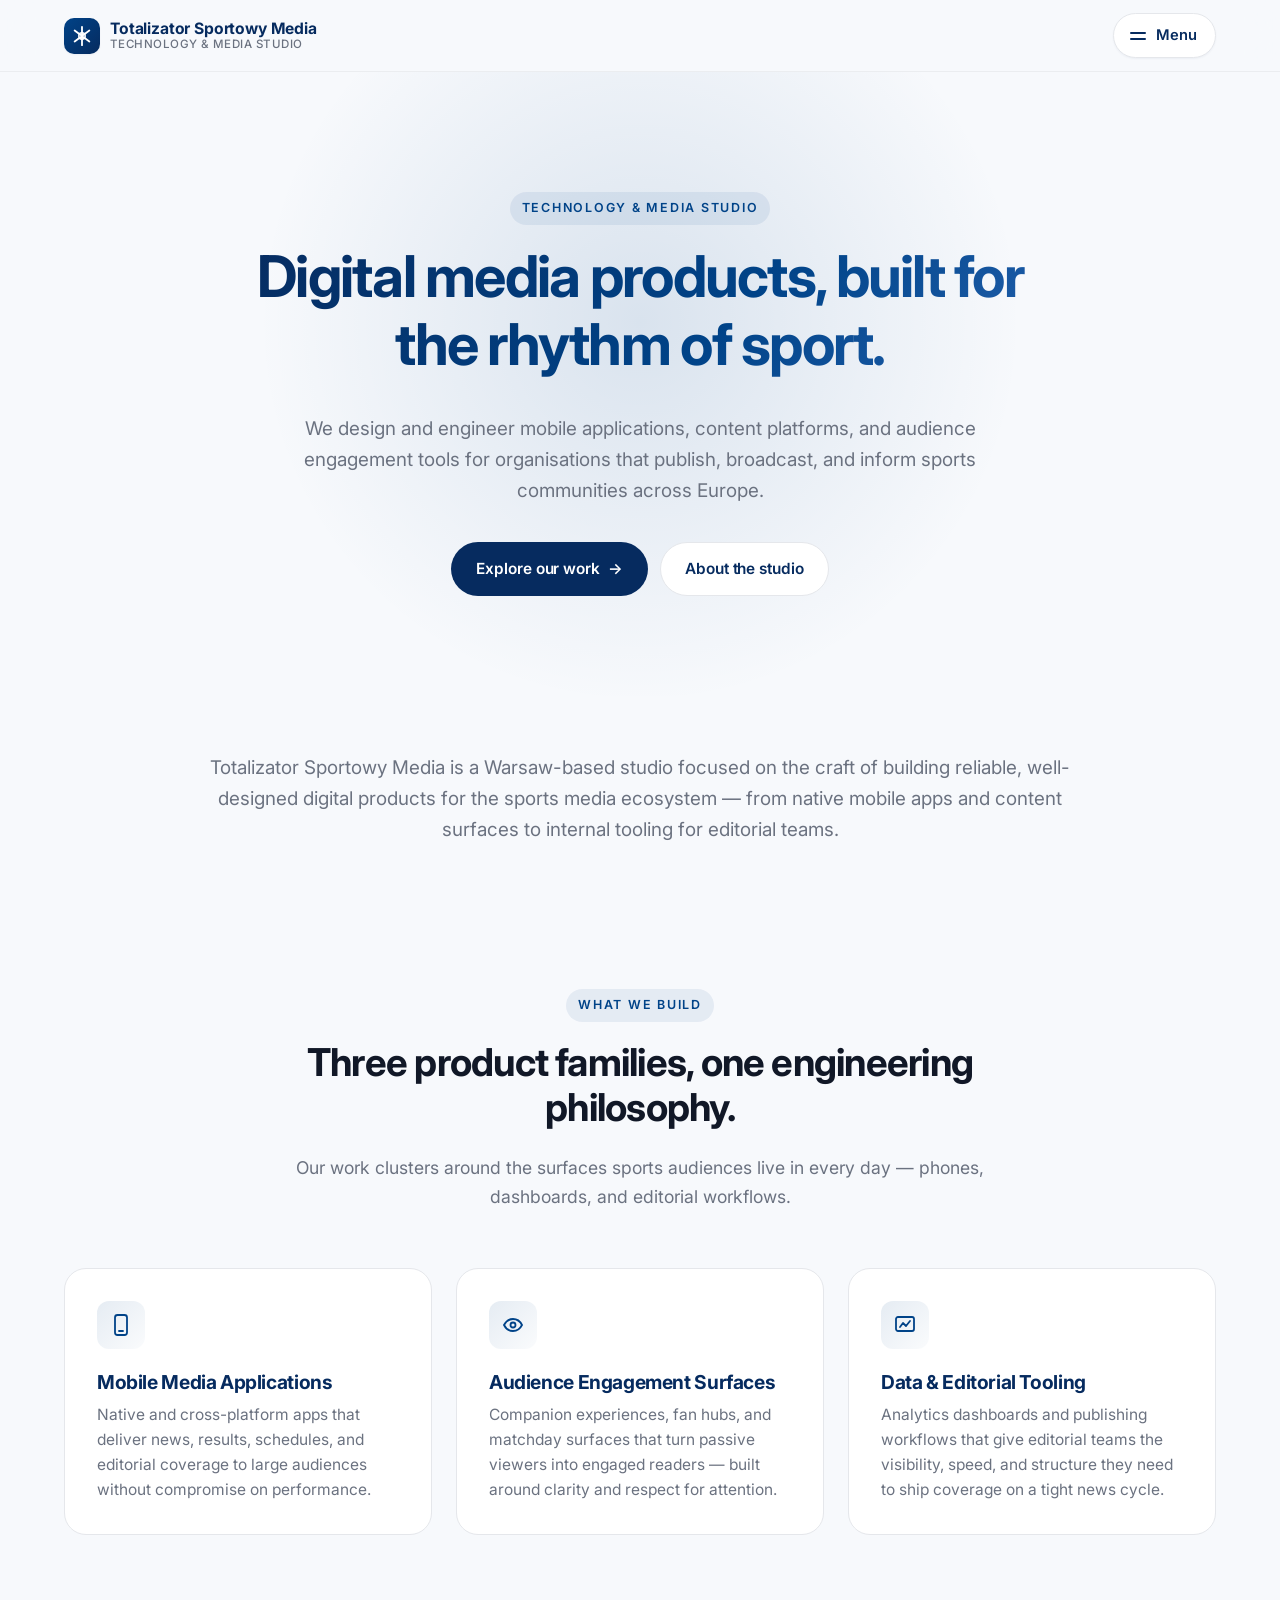
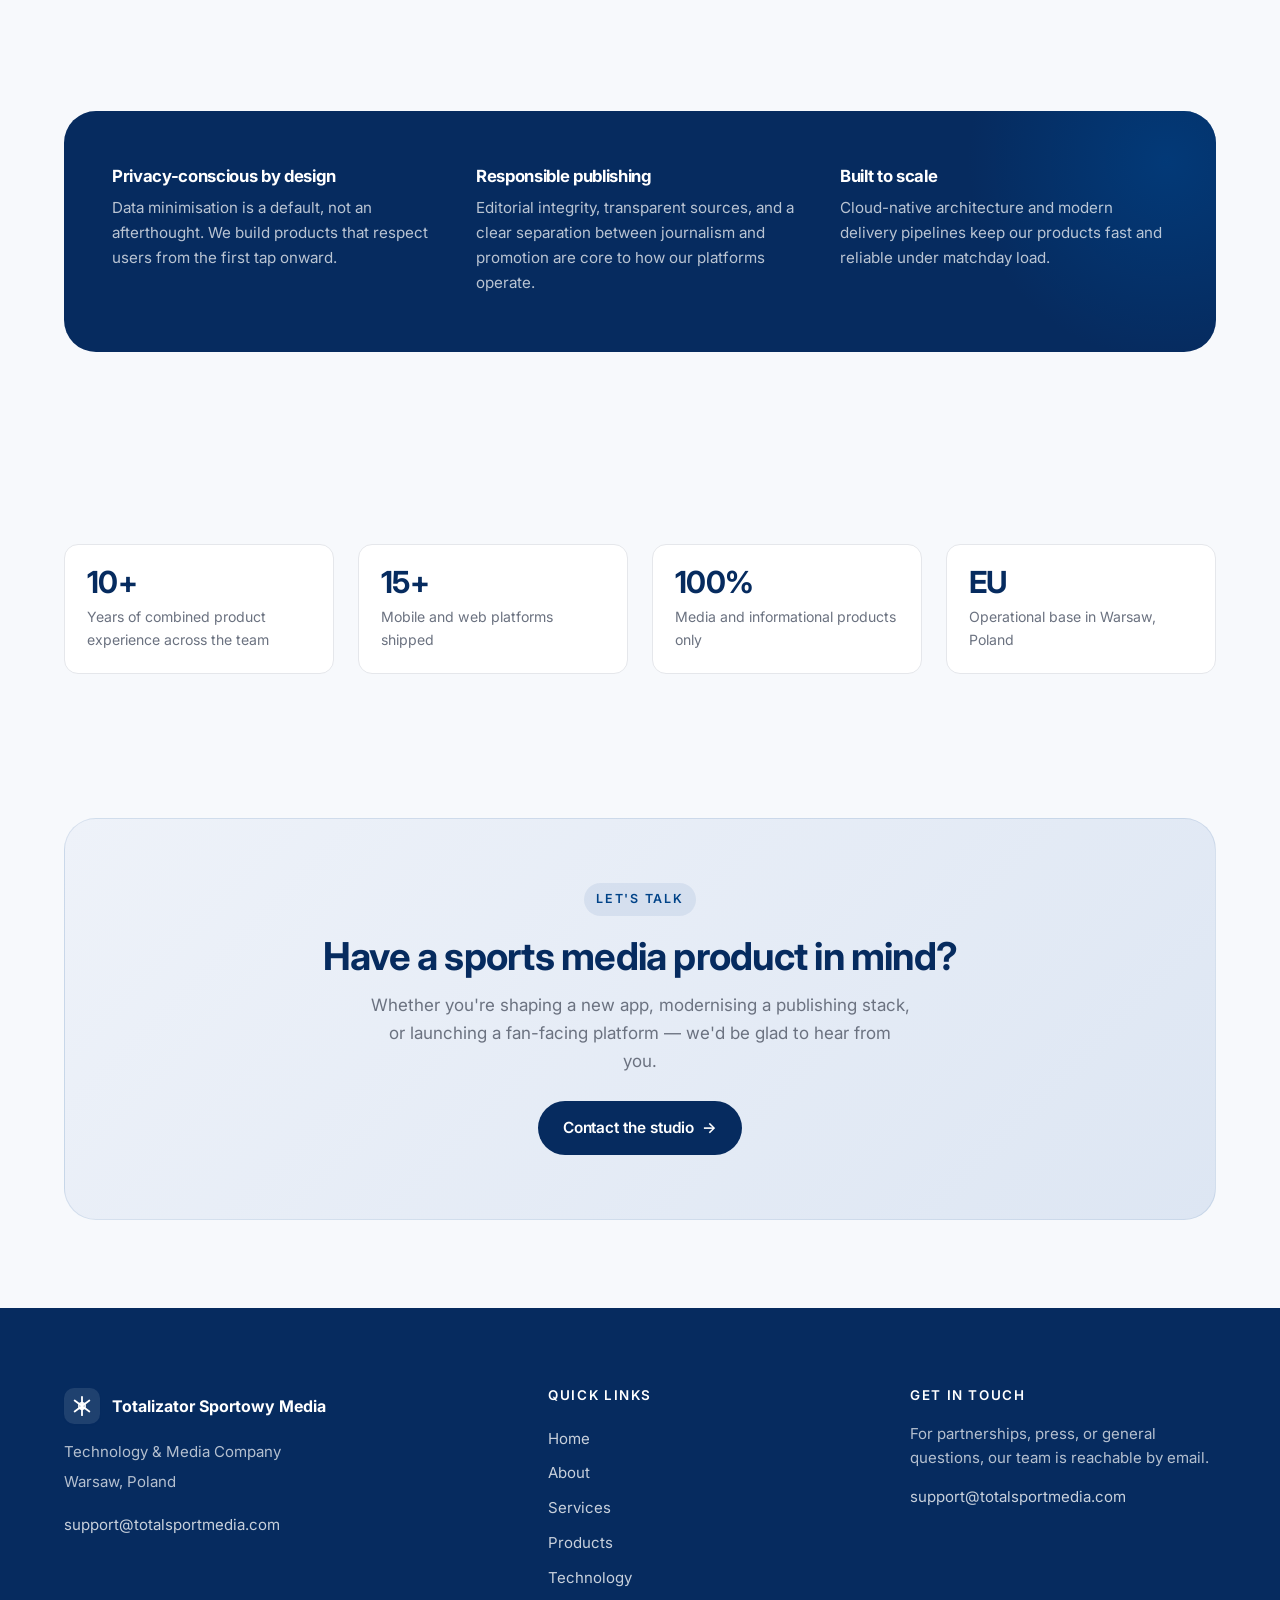
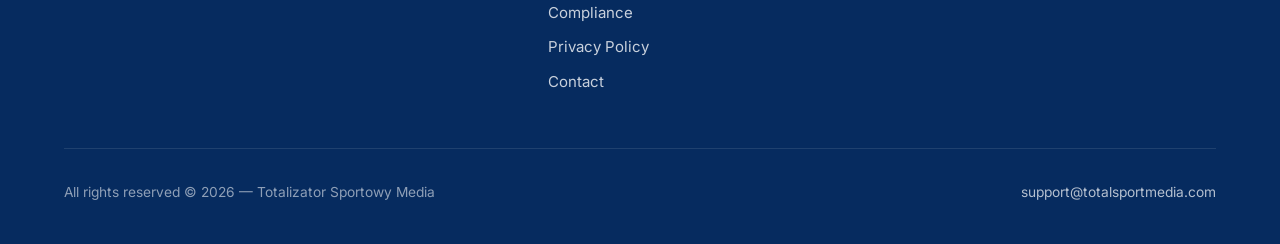
==== index.html @ 038b9970 "Add files via upload" ====
<!DOCTYPE html>
<html lang="en">
<head>
<meta charset="UTF-8">
<meta name="viewport" content="width=device-width, initial-scale=1.0">
<title>Totalizator Sportowy Media — Technology &amp; Media Studio</title>
<meta name="description" content="Totalizator Sportowy Media is a Warsaw-based technology and media studio crafting mobile applications, content platforms, and audience engagement tools for the sports industry.">
<link rel="preconnect" href="https://fonts.googleapis.com">
<link rel="preconnect" href="https://fonts.gstatic.com" crossorigin>
<link href="https://fonts.googleapis.com/css2?family=Inter:wght@400;500;600;700;800&display=swap" rel="stylesheet">
<link rel="stylesheet" href="/assets/css/style.css">
<link rel="icon" type="image/svg+xml" href="data:image/svg+xml;utf8,<svg xmlns='http://www.w3.org/2000/svg' viewBox='0 0 24 24'><rect width='24' height='24' rx='6' fill='%23062B5F'/><path d='M12 4 L12 20 M5 7 L19 17 M5 17 L19 7' stroke='white' stroke-width='1.8' stroke-linecap='round'/><circle cx='12' cy='12' r='3' stroke='white' stroke-width='1.4' fill='none'/></svg>">
</head>
<body>

<header class="site-header">
  <div class="container header-inner">
    <a href="/" class="brand" aria-label="Totalizator Sportowy Media — Home">
      <span class="brand-mark" aria-hidden="true">
        <svg viewBox="0 0 24 24" fill="none" xmlns="http://www.w3.org/2000/svg">
          <path d="M12 2 L12 22 M4 6 L20 18 M4 18 L20 6" stroke="#fff" stroke-width="2" stroke-linecap="round"/>
          <circle cx="12" cy="12" r="3.5" stroke="#fff" stroke-width="1.6" fill="none"/>
        </svg>
      </span>
      <span class="brand-text">
        <strong>Totalizator Sportowy Media</strong>
        <span>Technology &amp; Media Studio</span>
      </span>
    </a>
    <button class="menu-toggle" type="button" data-menu-toggle aria-expanded="false" aria-controls="main-menu">
      <span class="bars" aria-hidden="true"></span>
      <span>Menu</span>
    </button>
  </div>
</header>

<div class="menu-panel" id="main-menu" data-menu-panel aria-hidden="true" role="dialog" aria-modal="true" aria-label="Site navigation">
  <div class="menu-backdrop" data-menu-backdrop></div>
  <div class="menu-dialog">
    <div class="menu-header">
      <span>Navigation</span>
      <button class="menu-close" type="button" data-menu-close aria-label="Close menu">
        <svg width="16" height="16" viewBox="0 0 16 16" fill="none" xmlns="http://www.w3.org/2000/svg">
          <path d="M3 3 L13 13 M13 3 L3 13" stroke="currentColor" stroke-width="2" stroke-linecap="round"/>
        </svg>
      </button>
    </div>
    <nav class="menu-nav" aria-label="Main">
      <a href="/">Home</a>
      <a href="/company/">Company</a>
      <a href="/solutions/">Solutions</a>
      <a href="/platforms/">Platforms</a>
      <a href="/engineering/">Engineering</a>
      <a href="/standards/">Standards</a>
      <a href="/privacy/">Privacy Policy</a>
      <a href="/contact/">Contact</a>
    </nav>
    <div class="menu-footer">
      <strong>Totalizator Sportowy Media</strong>
      Warsaw, Poland<br>
      <a href="mailto:support@totalsportmedia.com">support@totalsportmedia.com</a>
    </div>
  </div>
</div>

<main>

  <!-- HERO -->
  <section class="hero">
    <div class="container hero-inner">
      <span class="eyebrow">Technology &amp; Media Studio</span>
      <h1>Digital media products, built for the rhythm of sport.</h1>
      <p class="lead">We design and engineer mobile applications, content platforms, and audience engagement tools for organisations that publish, broadcast, and inform sports communities across Europe.</p>
      <div class="cta-row">
        <a href="/solutions/" class="btn btn-primary">Explore our work <span class="arrow" aria-hidden="true">→</span></a>
        <a href="/company/" class="btn btn-secondary">About the studio</a>
      </div>
    </div>
  </section>

  <!-- POSITIONING -->
  <section class="tight">
    <div class="container-narrow" style="text-align:center;">
      <p class="lead" style="margin:0;">
        Totalizator Sportowy Media is a Warsaw-based studio focused on the craft of building reliable, well-designed digital products for the sports media ecosystem &mdash; from native mobile apps and content surfaces to internal tooling for editorial teams.
      </p>
    </div>
  </section>

  <!-- CAPABILITY CARDS -->
  <section>
    <div class="container">
      <div class="section-head">
        <span class="eyebrow">What we build</span>
        <h2>Three product families, one engineering philosophy.</h2>
        <p>Our work clusters around the surfaces sports audiences live in every day &mdash; phones, dashboards, and editorial workflows.</p>
      </div>

      <div class="grid grid-3">
        <article class="card">
          <div class="icon-tile" aria-hidden="true">
            <svg viewBox="0 0 24 24" fill="none" xmlns="http://www.w3.org/2000/svg">
              <rect x="6" y="2" width="12" height="20" rx="2.5" stroke="currentColor" stroke-width="1.8"/>
              <line x1="10" y1="18" x2="14" y2="18" stroke="currentColor" stroke-width="1.8" stroke-linecap="round"/>
            </svg>
          </div>
          <h3>Mobile Media Applications</h3>
          <p>Native and cross-platform apps that deliver news, results, schedules, and editorial coverage to large audiences without compromise on performance.</p>
        </article>

        <article class="card">
          <div class="icon-tile" aria-hidden="true">
            <svg viewBox="0 0 24 24" fill="none" xmlns="http://www.w3.org/2000/svg">
              <path d="M3 12 C5 8, 9 6, 12 6 S19 8, 21 12 C19 16, 15 18, 12 18 S5 16, 3 12 Z" stroke="currentColor" stroke-width="1.8"/>
              <circle cx="12" cy="12" r="2.5" stroke="currentColor" stroke-width="1.8"/>
            </svg>
          </div>
          <h3>Audience Engagement Surfaces</h3>
          <p>Companion experiences, fan hubs, and matchday surfaces that turn passive viewers into engaged readers &mdash; built around clarity and respect for attention.</p>
        </article>

        <article class="card">
          <div class="icon-tile" aria-hidden="true">
            <svg viewBox="0 0 24 24" fill="none" xmlns="http://www.w3.org/2000/svg">
              <rect x="3" y="4" width="18" height="14" rx="2" stroke="currentColor" stroke-width="1.8"/>
              <path d="M7 14 L10 10 L13 13 L17 8" stroke="currentColor" stroke-width="1.8" stroke-linecap="round" stroke-linejoin="round"/>
            </svg>
          </div>
          <h3>Data &amp; Editorial Tooling</h3>
          <p>Analytics dashboards and publishing workflows that give editorial teams the visibility, speed, and structure they need to ship coverage on a tight news cycle.</p>
        </article>
      </div>
    </div>
  </section>

  <!-- REASSURANCE ROW -->
  <section>
    <div class="container">
      <div class="reassurance">
        <div class="reassurance-grid">
          <div>
            <h3>Privacy-conscious by design</h3>
            <p>Data minimisation is a default, not an afterthought. We build products that respect users from the first tap onward.</p>
          </div>
          <div>
            <h3>Responsible publishing</h3>
            <p>Editorial integrity, transparent sources, and a clear separation between journalism and promotion are core to how our platforms operate.</p>
          </div>
          <div>
            <h3>Built to scale</h3>
            <p>Cloud-native architecture and modern delivery pipelines keep our products fast and reliable under matchday load.</p>
          </div>
        </div>
      </div>
    </div>
  </section>

  <!-- STATS -->
  <section class="tight">
    <div class="container">
      <div class="stats">
        <div class="stat"><div class="num">10+</div><div class="label">Years of combined product experience across the team</div></div>
        <div class="stat"><div class="num">15+</div><div class="label">Mobile and web platforms shipped</div></div>
        <div class="stat"><div class="num">100%</div><div class="label">Media and informational products only</div></div>
        <div class="stat"><div class="num">EU</div><div class="label">Operational base in Warsaw, Poland</div></div>
      </div>
    </div>
  </section>

  <!-- FINAL CTA -->
  <section>
    <div class="container">
      <div class="cta-block">
        <span class="eyebrow">Let's talk</span>
        <h2>Have a sports media product in mind?</h2>
        <p>Whether you're shaping a new app, modernising a publishing stack, or launching a fan-facing platform &mdash; we'd be glad to hear from you.</p>
        <a href="/contact/" class="btn btn-primary">Contact the studio <span class="arrow" aria-hidden="true">→</span></a>
      </div>
    </div>
  </section>

</main>

<footer class="site-footer">
  <div class="container">
    <div class="footer-grid">
      <div class="footer-col">
        <div class="footer-brand">
          <span class="brand-mark" aria-hidden="true">
            <svg viewBox="0 0 24 24" fill="none" xmlns="http://www.w3.org/2000/svg">
              <path d="M12 2 L12 22 M4 6 L20 18 M4 18 L20 6" stroke="#fff" stroke-width="2" stroke-linecap="round"/>
              <circle cx="12" cy="12" r="3.5" stroke="#fff" stroke-width="1.6" fill="none"/>
            </svg>
          </span>
          <span>Totalizator Sportowy Media</span>
        </div>
        <p>Technology &amp; Media Company</p>
        <p>Warsaw, Poland</p>
        <p style="margin-top:14px;"><a href="mailto:support@totalsportmedia.com">support@totalsportmedia.com</a></p>
      </div>
      <div class="footer-col">
        <h4>Quick Links</h4>
        <a href="/">Home</a>
        <a href="/company/">About</a>
        <a href="/solutions/">Services</a>
        <a href="/platforms/">Products</a>
        <a href="/engineering/">Technology</a>
        <a href="/standards/">Compliance</a>
        <a href="/privacy/">Privacy Policy</a>
        <a href="/contact/">Contact</a>
      </div>
      <div class="footer-col">
        <h4>Get in touch</h4>
        <p>For partnerships, press, or general questions, our team is reachable by email.</p>
        <p style="margin-top:10px;"><a href="mailto:support@totalsportmedia.com">support@totalsportmedia.com</a></p>
      </div>
    </div>
    <div class="footer-bottom">
      <span>All rights reserved &copy; 2026 &mdash; Totalizator Sportowy Media</span>
      <a href="mailto:support@totalsportmedia.com">support@totalsportmedia.com</a>
    </div>
  </div>
</footer>

<script src="/assets/js/script.js"></script>
</body>
</html>
---- assets/css/style.css ----
/* =========================================================
   Totalizator Sportowy Media — Global Stylesheet
   ========================================================= */

:root {
  --color-primary: #004388;
  --color-deep-navy: #062B5F;
  --color-lavender: #BBC2DC;
  --color-bg: #F7F9FC;
  --color-surface: #FFFFFF;
  --color-text: #111827;
  --color-text-muted: #6B7280;
  --color-border: #E5E7EB;
  --color-accent: #FF7A1A;

  --shadow-sm: 0 1px 2px rgba(6, 43, 95, 0.05);
  --shadow-md: 0 4px 16px rgba(6, 43, 95, 0.08);
  --shadow-lg: 0 20px 50px rgba(6, 43, 95, 0.12);

  --radius-sm: 8px;
  --radius-md: 14px;
  --radius-lg: 22px;
  --radius-xl: 32px;

  --container: 1200px;
  --container-narrow: 920px;

  --font-sans: "Inter", -apple-system, BlinkMacSystemFont, "Segoe UI", Roboto, "Helvetica Neue", Arial, sans-serif;

  --transition: 200ms cubic-bezier(0.4, 0, 0.2, 1);

  --header-height: 72px;
}

* { box-sizing: border-box; }

html { scroll-behavior: smooth; -webkit-text-size-adjust: 100%; }

body {
  margin: 0;
  font-family: var(--font-sans);
  font-size: 17px;
  line-height: 1.65;
  color: var(--color-text);
  background: var(--color-bg);
  -webkit-font-smoothing: antialiased;
  -moz-osx-font-smoothing: grayscale;
}

img, svg { max-width: 100%; display: block; }

a {
  color: var(--color-primary);
  text-decoration: none;
  transition: color var(--transition);
}
a:hover { color: var(--color-deep-navy); }

h1, h2, h3, h4 {
  color: var(--color-text);
  font-weight: 700;
  letter-spacing: -0.02em;
  line-height: 1.18;
  margin: 0 0 0.6em;
}
h1 { font-size: clamp(2.2rem, 4.5vw, 3.6rem); letter-spacing: -0.03em; }
h2 { font-size: clamp(1.7rem, 3vw, 2.4rem); }
h3 { font-size: 1.25rem; }
p  { margin: 0 0 1em; color: var(--color-text); }

.muted { color: var(--color-text-muted); }

.container {
  width: 100%;
  max-width: var(--container);
  margin: 0 auto;
  padding: 0 24px;
}
.container-narrow {
  width: 100%;
  max-width: var(--container-narrow);
  margin: 0 auto;
  padding: 0 24px;
}

/* =========================================================
   HEADER
   ========================================================= */

.site-header {
  position: fixed;
  top: 0; left: 0; right: 0;
  height: var(--header-height);
  z-index: 100;
  background: rgba(247, 249, 252, 0.82);
  backdrop-filter: saturate(180%) blur(16px);
  -webkit-backdrop-filter: saturate(180%) blur(16px);
  border-bottom: 1px solid rgba(229, 231, 235, 0.7);
}
.header-inner {
  height: 100%;
  display: flex;
  align-items: center;
  justify-content: space-between;
}

.brand {
  display: flex;
  align-items: center;
  gap: 10px;
  color: var(--color-deep-navy);
  font-weight: 700;
  letter-spacing: -0.01em;
  font-size: 1.02rem;
}
.brand:hover { color: var(--color-deep-navy); }

.brand-mark {
  width: 36px; height: 36px;
  flex: 0 0 36px;
  display: grid; place-items: center;
  border-radius: 10px;
  background: linear-gradient(135deg, var(--color-primary), var(--color-deep-navy));
  box-shadow: var(--shadow-sm);
}
.brand-mark svg { width: 22px; height: 22px; }

.brand-text {
  display: flex; flex-direction: column;
  line-height: 1.05;
}
.brand-text strong { font-weight: 700; font-size: 0.98rem; }
.brand-text span { font-size: 0.72rem; color: var(--color-text-muted); font-weight: 500; letter-spacing: 0.04em; text-transform: uppercase; }

.menu-toggle {
  appearance: none;
  border: 1px solid var(--color-border);
  background: var(--color-surface);
  padding: 9px 18px 9px 16px;
  border-radius: 999px;
  font: inherit;
  font-size: 0.92rem;
  font-weight: 600;
  color: var(--color-deep-navy);
  cursor: pointer;
  display: inline-flex;
  align-items: center;
  gap: 10px;
  transition: all var(--transition);
  box-shadow: var(--shadow-sm);
}
.menu-toggle:hover { border-color: var(--color-primary); color: var(--color-primary); }
.menu-toggle .bars {
  width: 16px; height: 12px;
  position: relative;
}
.menu-toggle .bars::before,
.menu-toggle .bars::after {
  content: "";
  position: absolute; left: 0; right: 0;
  height: 2px; background: currentColor; border-radius: 2px;
}
.menu-toggle .bars::before { top: 2px; }
.menu-toggle .bars::after  { bottom: 2px; }

/* =========================================================
   FULL-SCREEN MENU PANEL
   ========================================================= */

.menu-panel {
  position: fixed;
  inset: 0;
  z-index: 200;
  visibility: hidden;
  opacity: 0;
  pointer-events: none;
  transition: opacity 300ms ease, visibility 300ms ease;
}
.menu-panel.is-open {
  visibility: visible;
  opacity: 1;
  pointer-events: auto;
}

.menu-backdrop {
  position: absolute; inset: 0;
  background: rgba(6, 43, 95, 0.55);
  backdrop-filter: blur(8px);
  -webkit-backdrop-filter: blur(8px);
}

.menu-dialog {
  position: absolute;
  top: 0; right: 0; bottom: 0;
  width: min(520px, 100%);
  background: var(--color-surface);
  padding: 28px 36px 40px;
  display: flex; flex-direction: column;
  transform: translateX(40px);
  transition: transform 320ms cubic-bezier(0.32, 0.72, 0, 1);
  box-shadow: -30px 0 60px rgba(6, 43, 95, 0.18);
  overflow-y: auto;
}
.menu-panel.is-open .menu-dialog { transform: translateX(0); }

.menu-header {
  display: flex; align-items: center; justify-content: space-between;
  padding-bottom: 22px;
  border-bottom: 1px solid var(--color-border);
}
.menu-header span {
  font-size: 0.78rem;
  font-weight: 600;
  letter-spacing: 0.12em;
  text-transform: uppercase;
  color: var(--color-text-muted);
}
.menu-close {
  appearance: none;
  background: var(--color-bg);
  border: 1px solid var(--color-border);
  width: 38px; height: 38px;
  border-radius: 50%;
  display: grid; place-items: center;
  cursor: pointer;
  color: var(--color-deep-navy);
  transition: all var(--transition);
}
.menu-close:hover { background: var(--color-deep-navy); color: #fff; border-color: var(--color-deep-navy); }

.menu-nav {
  margin: 26px 0;
  display: flex; flex-direction: column;
}
.menu-nav a {
  display: block;
  padding: 14px 0;
  font-size: 1.45rem;
  font-weight: 600;
  letter-spacing: -0.01em;
  color: var(--color-deep-navy);
  border-bottom: 1px solid var(--color-border);
  transition: color var(--transition), padding-left var(--transition);
}
.menu-nav a:hover { color: var(--color-primary); padding-left: 8px; }
.menu-nav a.is-active { color: var(--color-primary); }

.menu-footer {
  margin-top: auto;
  padding-top: 22px;
  border-top: 1px solid var(--color-border);
  color: var(--color-text-muted);
  font-size: 0.9rem;
}
.menu-footer strong { display: block; color: var(--color-deep-navy); margin-bottom: 4px; }

body.menu-open { overflow: hidden; }

/* =========================================================
   PAGE LAYOUT
   ========================================================= */

main { padding-top: var(--header-height); }

section { padding: 88px 0; }
section.tight { padding: 56px 0; }

.eyebrow {
  display: inline-block;
  font-size: 0.78rem;
  font-weight: 600;
  letter-spacing: 0.14em;
  text-transform: uppercase;
  color: var(--color-primary);
  margin-bottom: 18px;
  padding: 6px 12px;
  background: rgba(0, 67, 136, 0.08);
  border-radius: 999px;
}

.section-head { max-width: 720px; margin: 0 auto 56px; text-align: center; }
.section-head p { font-size: 1.1rem; color: var(--color-text-muted); }

.lead {
  font-size: 1.18rem;
  color: var(--color-text-muted);
  line-height: 1.65;
}

/* =========================================================
   HERO
   ========================================================= */

.hero {
  position: relative;
  padding: 120px 0 100px;
  overflow: hidden;
}
.hero::before {
  content: "";
  position: absolute;
  top: -200px; left: 50%;
  width: 900px; height: 900px;
  transform: translateX(-50%);
  background: radial-gradient(circle at center, rgba(0, 67, 136, 0.12), transparent 60%);
  z-index: -1;
}
.hero-inner { max-width: 880px; margin: 0 auto; text-align: center; }
.hero h1 {
  background: linear-gradient(135deg, var(--color-deep-navy) 0%, var(--color-primary) 60%, #2563B0 100%);
  -webkit-background-clip: text; background-clip: text;
  -webkit-text-fill-color: transparent;
  color: var(--color-deep-navy);
}
.hero .lead { max-width: 680px; margin: 0 auto 36px; }

.cta-row {
  display: flex; flex-wrap: wrap; gap: 12px; justify-content: center;
  margin-top: 30px;
}

.btn {
  appearance: none;
  display: inline-flex;
  align-items: center; gap: 8px;
  padding: 13px 24px;
  border-radius: 999px;
  font: inherit;
  font-size: 0.96rem;
  font-weight: 600;
  letter-spacing: -0.005em;
  cursor: pointer;
  transition: all var(--transition);
  border: 1px solid transparent;
}
.btn-primary {
  background: var(--color-deep-navy);
  color: #fff;
}
.btn-primary:hover {
  background: var(--color-primary);
  color: #fff;
  transform: translateY(-1px);
  box-shadow: var(--shadow-md);
}
.btn-secondary {
  background: var(--color-surface);
  color: var(--color-deep-navy);
  border-color: var(--color-border);
}
.btn-secondary:hover {
  border-color: var(--color-primary);
  color: var(--color-primary);
}
.btn .arrow { transition: transform var(--transition); }
.btn:hover .arrow { transform: translateX(3px); }

/* =========================================================
   CARDS / GRIDS
   ========================================================= */

.grid {
  display: grid;
  gap: 24px;
}
.grid-3 { grid-template-columns: repeat(3, 1fr); }
.grid-2 { grid-template-columns: repeat(2, 1fr); }
.grid-4 { grid-template-columns: repeat(4, 1fr); }

.card {
  background: var(--color-surface);
  border: 1px solid var(--color-border);
  border-radius: var(--radius-lg);
  padding: 32px;
  transition: transform var(--transition), box-shadow var(--transition), border-color var(--transition);
}
.card:hover {
  transform: translateY(-4px);
  box-shadow: var(--shadow-md);
  border-color: rgba(0, 67, 136, 0.25);
}
.card h3 {
  font-size: 1.2rem;
  margin-bottom: 10px;
  color: var(--color-deep-navy);
}
.card p { color: var(--color-text-muted); margin: 0; font-size: 0.97rem; line-height: 1.6; }

.icon-tile {
  width: 48px; height: 48px;
  border-radius: 12px;
  display: grid; place-items: center;
  margin-bottom: 22px;
  background: linear-gradient(135deg, rgba(0, 67, 136, 0.1), rgba(0, 67, 136, 0.02));
  color: var(--color-primary);
}
.icon-tile svg { width: 24px; height: 24px; }

/* Reassurance row */
.reassurance {
  background: var(--color-deep-navy);
  color: #fff;
  border-radius: var(--radius-xl);
  padding: 56px 48px;
  margin: 0 auto;
  position: relative;
  overflow: hidden;
}
.reassurance::before {
  content: "";
  position: absolute;
  top: -150px; right: -150px;
  width: 400px; height: 400px;
  border-radius: 50%;
  background: radial-gradient(circle, rgba(0, 67, 136, 0.6), transparent 70%);
}
.reassurance-grid {
  position: relative;
  display: grid;
  grid-template-columns: repeat(3, 1fr);
  gap: 36px;
}
.reassurance h3 { color: #fff; margin-bottom: 8px; font-size: 1.05rem; }
.reassurance p { color: rgba(255, 255, 255, 0.72); font-size: 0.95rem; margin: 0; }

/* =========================================================
   CALL TO ACTION BLOCK
   ========================================================= */

.cta-block {
  text-align: center;
  background: linear-gradient(135deg, #EEF2F9 0%, #DDE6F3 100%);
  border: 1px solid rgba(0, 67, 136, 0.1);
  border-radius: var(--radius-xl);
  padding: 64px 32px;
}
.cta-block h2 { color: var(--color-deep-navy); margin-bottom: 12px; }
.cta-block p { color: var(--color-text-muted); max-width: 540px; margin: 0 auto 26px; }

/* =========================================================
   LISTS / FEATURES
   ========================================================= */

.feature-list {
  list-style: none;
  padding: 0; margin: 0;
  display: grid;
  gap: 14px;
}
.feature-list li {
  display: flex;
  align-items: flex-start;
  gap: 12px;
  font-size: 1rem;
  color: var(--color-text);
}
.feature-list li::before {
  content: "";
  flex: 0 0 20px;
  width: 20px; height: 20px;
  border-radius: 50%;
  background: rgba(0, 67, 136, 0.12) url("data:image/svg+xml;utf8,<svg xmlns='http://www.w3.org/2000/svg' viewBox='0 0 20 20' fill='none' stroke='%23004388' stroke-width='2.5' stroke-linecap='round' stroke-linejoin='round'><polyline points='5 10 9 14 15 7'/></svg>") center / 14px no-repeat;
  margin-top: 3px;
}

/* Two-column content */
.split {
  display: grid;
  grid-template-columns: 1fr 1fr;
  gap: 64px;
  align-items: center;
}
.split-text h2 { margin-bottom: 16px; }
.split-text p { color: var(--color-text-muted); font-size: 1.05rem; }

.callout {
  border-left: 3px solid var(--color-primary);
  background: rgba(0, 67, 136, 0.04);
  padding: 18px 22px;
  border-radius: 0 var(--radius-md) var(--radius-md) 0;
  margin: 24px 0;
}
.callout p { margin: 0; color: var(--color-deep-navy); font-size: 0.96rem; }
.callout strong { color: var(--color-deep-navy); }

/* =========================================================
   PAGE INTRO
   ========================================================= */

.page-intro {
  padding: 110px 0 60px;
  text-align: center;
}
.page-intro .container-narrow { max-width: 780px; }

/* =========================================================
   STATS
   ========================================================= */

.stats {
  display: grid;
  grid-template-columns: repeat(4, 1fr);
  gap: 24px;
  margin: 48px 0 0;
}
.stat {
  background: var(--color-surface);
  border: 1px solid var(--color-border);
  border-radius: var(--radius-md);
  padding: 22px;
  text-align: left;
}
.stat .num {
  font-size: 1.9rem;
  font-weight: 700;
  color: var(--color-deep-navy);
  letter-spacing: -0.02em;
  line-height: 1;
  margin-bottom: 8px;
}
.stat .label { font-size: 0.88rem; color: var(--color-text-muted); }

/* =========================================================
   TIMELINE / STEPS
   ========================================================= */

.steps {
  display: grid;
  gap: 18px;
  counter-reset: step;
}
.step {
  display: grid;
  grid-template-columns: 56px 1fr;
  gap: 22px;
  align-items: flex-start;
  padding: 24px;
  background: var(--color-surface);
  border: 1px solid var(--color-border);
  border-radius: var(--radius-md);
}
.step::before {
  counter-increment: step;
  content: counter(step, decimal-leading-zero);
  font-size: 1.1rem;
  font-weight: 700;
  color: var(--color-primary);
  background: rgba(0, 67, 136, 0.08);
  width: 56px; height: 56px;
  border-radius: 12px;
  display: grid; place-items: center;
}
.step h3 { margin-bottom: 4px; font-size: 1.08rem; color: var(--color-deep-navy); }
.step p { margin: 0; color: var(--color-text-muted); font-size: 0.96rem; }

/* =========================================================
   FAQ ACCORDION
   ========================================================= */

.faq-list {
  display: grid;
  gap: 12px;
}
.faq-item {
  background: var(--color-surface);
  border: 1px solid var(--color-border);
  border-radius: var(--radius-md);
  overflow: hidden;
}
.faq-question {
  width: 100%;
  background: transparent;
  border: 0;
  font: inherit;
  font-size: 1.04rem;
  font-weight: 600;
  color: var(--color-deep-navy);
  padding: 22px 26px;
  text-align: left;
  cursor: pointer;
  display: flex; align-items: center; justify-content: space-between;
  gap: 16px;
}
.faq-question .chev {
  flex: 0 0 24px;
  width: 24px; height: 24px;
  transition: transform var(--transition);
  color: var(--color-text-muted);
}
.faq-item.is-open .faq-question .chev { transform: rotate(180deg); color: var(--color-primary); }

.faq-answer {
  max-height: 0; overflow: hidden;
  transition: max-height 280ms ease;
}
.faq-item.is-open .faq-answer { max-height: 300px; }
.faq-answer-inner {
  padding: 0 26px 22px;
  color: var(--color-text-muted);
  font-size: 0.98rem;
  line-height: 1.65;
}

/* =========================================================
   CONTACT
   ========================================================= */

.contact-grid {
  display: grid;
  grid-template-columns: 1fr 1fr;
  gap: 56px;
  align-items: start;
}
.contact-info-card {
  background: var(--color-surface);
  border: 1px solid var(--color-border);
  border-radius: var(--radius-lg);
  padding: 32px;
}
.contact-info-card dl { margin: 0; display: grid; gap: 22px; }
.contact-info-card dt {
  font-size: 0.78rem;
  font-weight: 600;
  letter-spacing: 0.12em;
  text-transform: uppercase;
  color: var(--color-text-muted);
  margin-bottom: 4px;
}
.contact-info-card dd {
  margin: 0;
  font-size: 1rem;
  color: var(--color-text);
}
.contact-info-card a { font-weight: 600; }

.form-wrap {
  background: var(--color-surface);
  border: 1px solid var(--color-border);
  border-radius: var(--radius-lg);
  padding: 32px;
}
.form-wrap h3 { color: var(--color-deep-navy); }

.field { margin-bottom: 16px; }
.field label {
  display: block;
  font-size: 0.88rem;
  font-weight: 600;
  color: var(--color-deep-navy);
  margin-bottom: 6px;
}
.field input, .field textarea {
  width: 100%;
  font: inherit;
  font-size: 0.98rem;
  padding: 12px 14px;
  border: 1px solid var(--color-border);
  border-radius: var(--radius-sm);
  background: var(--color-bg);
  color: var(--color-text);
  transition: border-color var(--transition), background var(--transition);
}
.field textarea { resize: vertical; min-height: 120px; }
.field input:focus, .field textarea:focus {
  outline: none;
  border-color: var(--color-primary);
  background: #fff;
}
.form-note {
  background: rgba(0, 67, 136, 0.06);
  border: 1px solid rgba(0, 67, 136, 0.15);
  padding: 14px 16px;
  border-radius: var(--radius-sm);
  font-size: 0.92rem;
  color: var(--color-deep-navy);
  margin-top: 8px;
}

/* =========================================================
   PRIVACY / LONG-FORM
   ========================================================= */

.longform { max-width: 780px; margin: 0 auto; }
.longform h2 { font-size: 1.5rem; color: var(--color-deep-navy); margin: 48px 0 14px; }
.longform h2:first-child { margin-top: 0; }
.longform h3 { font-size: 1.08rem; color: var(--color-deep-navy); margin: 24px 0 8px; }
.longform p, .longform li { color: var(--color-text); font-size: 1.02rem; line-height: 1.75; }
.longform ul { padding-left: 22px; margin: 0 0 18px; }
.longform li { margin-bottom: 6px; }
.longform .meta {
  font-size: 0.9rem;
  color: var(--color-text-muted);
  padding-bottom: 32px;
  border-bottom: 1px solid var(--color-border);
  margin-bottom: 40px;
}

/* =========================================================
   FOOTER
   ========================================================= */

.site-footer {
  background: var(--color-deep-navy);
  color: rgba(255, 255, 255, 0.78);
  padding: 80px 0 40px;
  margin-top: 0;
}
.footer-grid {
  display: grid;
  grid-template-columns: 1.4fr 1fr 1fr;
  gap: 56px;
  padding-bottom: 48px;
  border-bottom: 1px solid rgba(255, 255, 255, 0.1);
}
.footer-col h4 {
  color: #fff;
  font-size: 0.84rem;
  letter-spacing: 0.12em;
  text-transform: uppercase;
  margin-bottom: 18px;
  font-weight: 600;
}
.footer-col p { color: rgba(255, 255, 255, 0.7); font-size: 0.94rem; margin: 0 0 6px; line-height: 1.6; }
.footer-col a {
  color: rgba(255, 255, 255, 0.78);
  font-size: 0.94rem;
  display: block;
  padding: 5px 0;
  transition: color var(--transition);
}
.footer-col a:hover { color: #fff; }

.footer-brand {
  display: flex; align-items: center; gap: 12px;
  margin-bottom: 16px;
  color: #fff; font-weight: 700; font-size: 1rem;
}
.footer-brand .brand-mark {
  background: rgba(255, 255, 255, 0.1);
}

.footer-bottom {
  padding-top: 32px;
  display: flex;
  flex-wrap: wrap;
  align-items: center;
  justify-content: space-between;
  gap: 16px;
  font-size: 0.86rem;
  color: rgba(255, 255, 255, 0.55);
}
.footer-bottom a { color: rgba(255, 255, 255, 0.7); }
.footer-bottom a:hover { color: #fff; }

/* =========================================================
   RESPONSIVE
   ========================================================= */

@media (max-width: 980px) {
  .grid-3, .grid-4 { grid-template-columns: repeat(2, 1fr); }
  .split { grid-template-columns: 1fr; gap: 36px; }
  .reassurance-grid { grid-template-columns: 1fr; gap: 28px; }
  .stats { grid-template-columns: repeat(2, 1fr); }
  .contact-grid { grid-template-columns: 1fr; gap: 28px; }
  .footer-grid { grid-template-columns: 1fr 1fr; gap: 36px; }
}

@media (max-width: 640px) {
  body { font-size: 16px; }
  section { padding: 64px 0; }
  .hero { padding: 90px 0 70px; }
  .page-intro { padding: 90px 0 48px; }
  .grid-2, .grid-3, .grid-4 { grid-template-columns: 1fr; }
  .stats { grid-template-columns: 1fr 1fr; }
  .footer-grid { grid-template-columns: 1fr; gap: 36px; padding-bottom: 36px; }
  .menu-dialog { padding: 22px 26px 32px; }
  .menu-nav a { font-size: 1.25rem; padding: 12px 0; }
  .reassurance { padding: 40px 28px; }
  .cta-block { padding: 48px 24px; }
  .brand-text span { display: none; }
}

@media (max-width: 420px) {
  .stats { grid-template-columns: 1fr; }
  .menu-toggle { padding: 8px 14px; font-size: 0.88rem; }
}
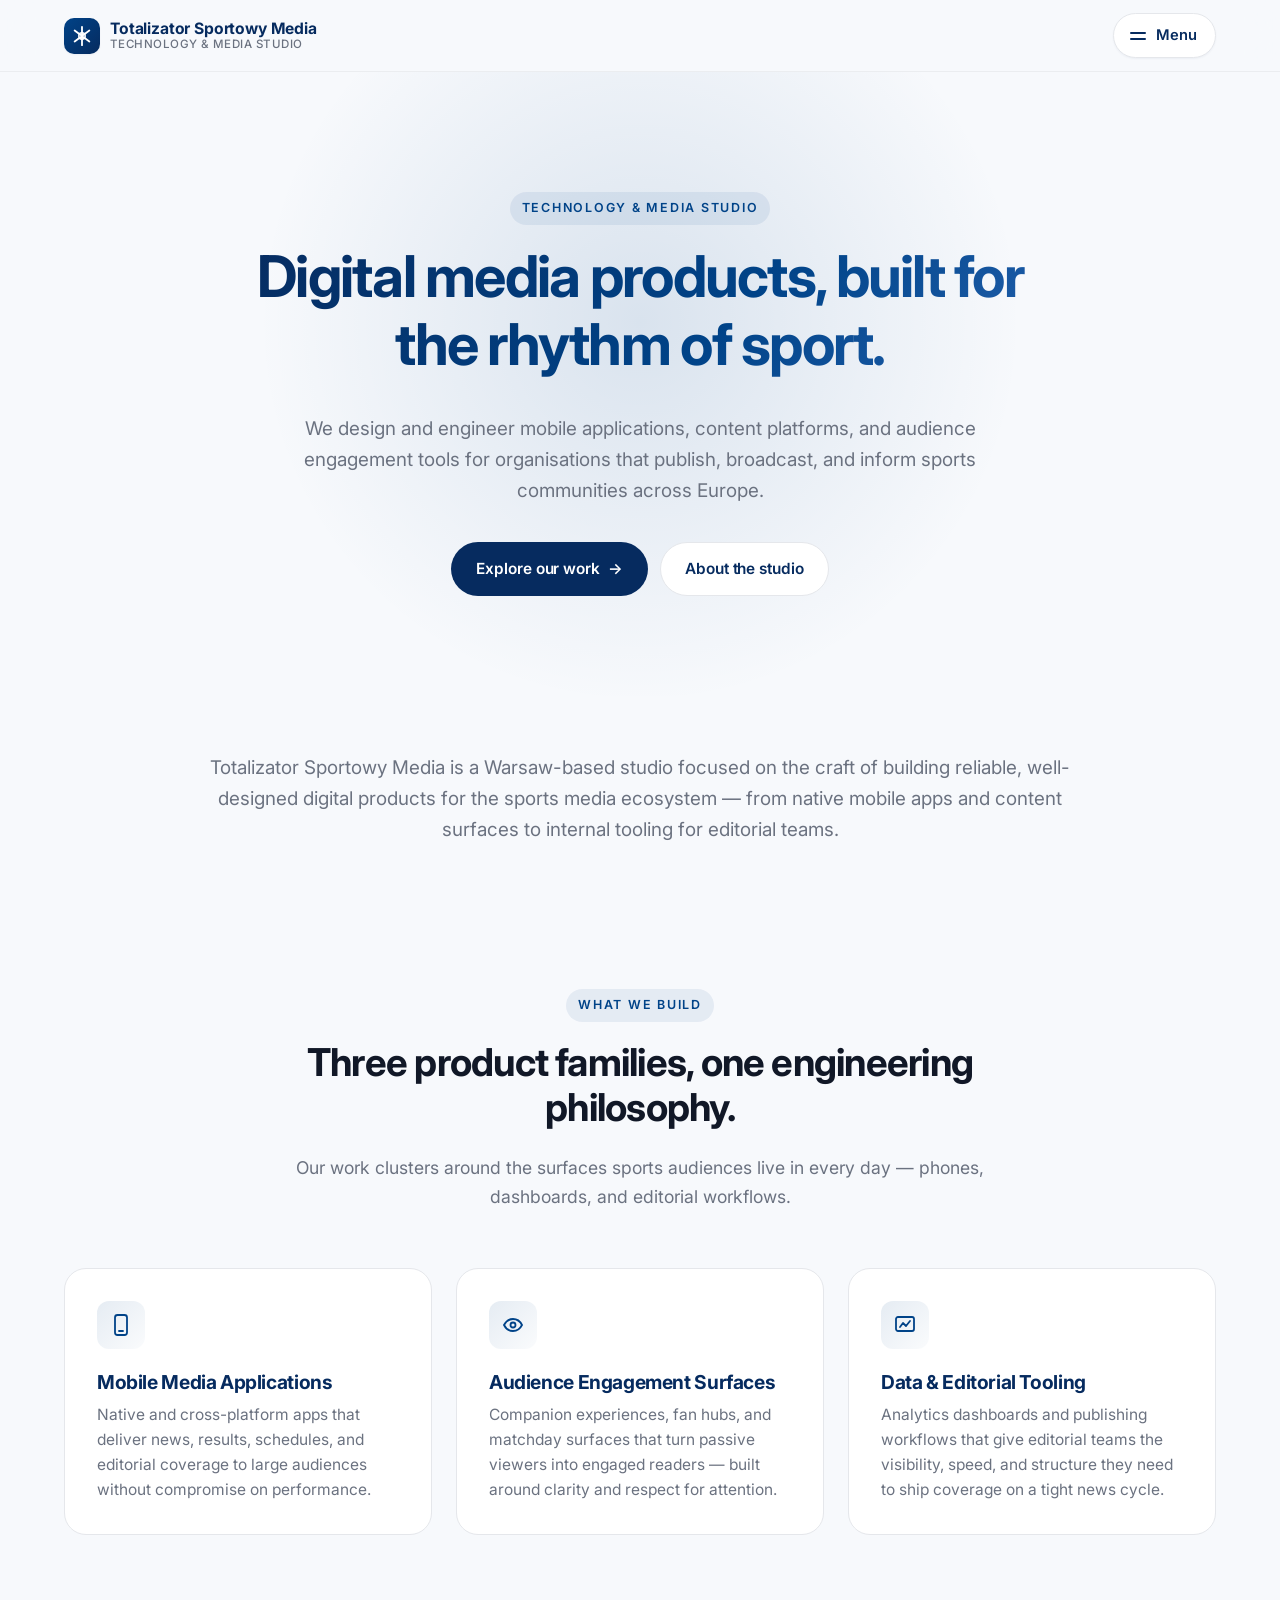
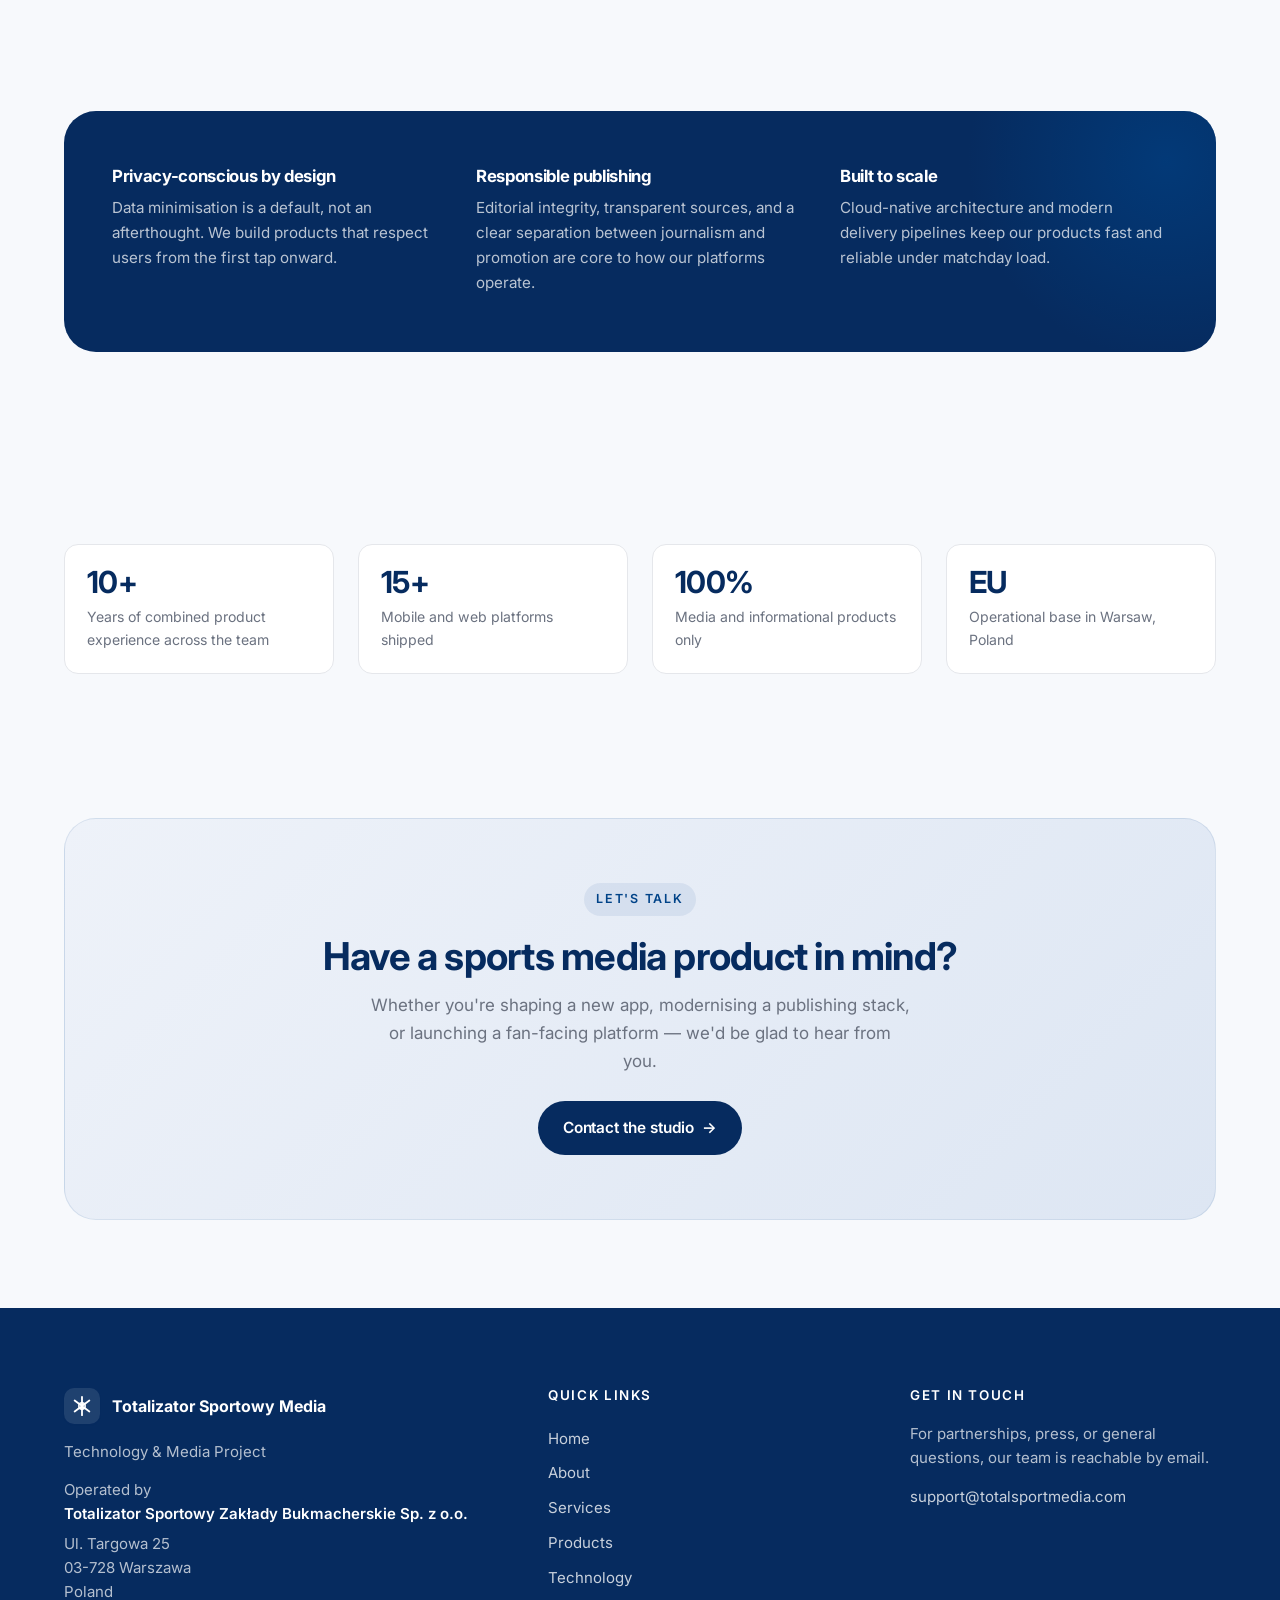
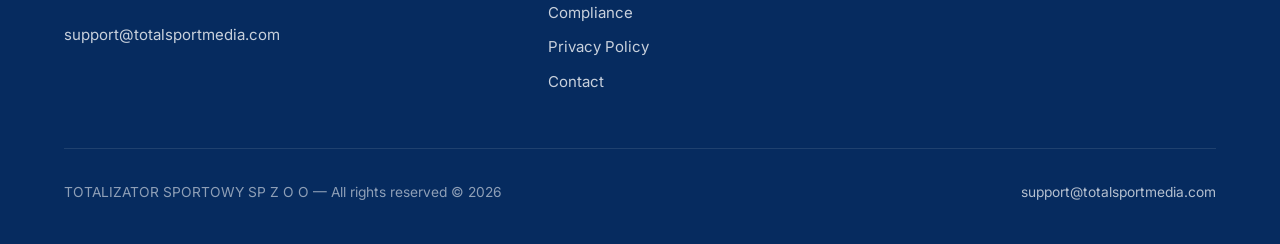
==== commit 0198a70b: "Add files via upload" ====
--- a/index.html
+++ b/index.html
@@ -57,7 +57,8 @@
     </nav>
     <div class="menu-footer">
       <strong>Totalizator Sportowy Media</strong>
-      Warsaw, Poland<br>
+      Ul. Targowa 25<br>
+      03-728 Warszawa, Poland<br>
       <a href="mailto:support@totalsportmedia.com">support@totalsportmedia.com</a>
     </div>
   </div>
@@ -194,8 +195,9 @@
           </span>
           <span>Totalizator Sportowy Media</span>
         </div>
-        <p>Technology &amp; Media Company</p>
-        <p>Warsaw, Poland</p>
+        <p>Technology &amp; Media Project</p>
+        <p style="margin-top:14px;">Operated by<br><strong style="color:#fff;font-weight:600;">Totalizator Sportowy Zakłady Bukmacherskie Sp. z o.o.</strong></p>
+        <p>Ul. Targowa 25<br>03-728 Warszawa<br>Poland</p>
         <p style="margin-top:14px;"><a href="mailto:support@totalsportmedia.com">support@totalsportmedia.com</a></p>
       </div>
       <div class="footer-col">
@@ -216,7 +218,7 @@
       </div>
     </div>
     <div class="footer-bottom">
-      <span>All rights reserved &copy; 2026 &mdash; Totalizator Sportowy Media</span>
+      <span>TOTALIZATOR SPORTOWY SP Z O O &mdash; All rights reserved &copy; 2026</span>
       <a href="mailto:support@totalsportmedia.com">support@totalsportmedia.com</a>
     </div>
   </div>
